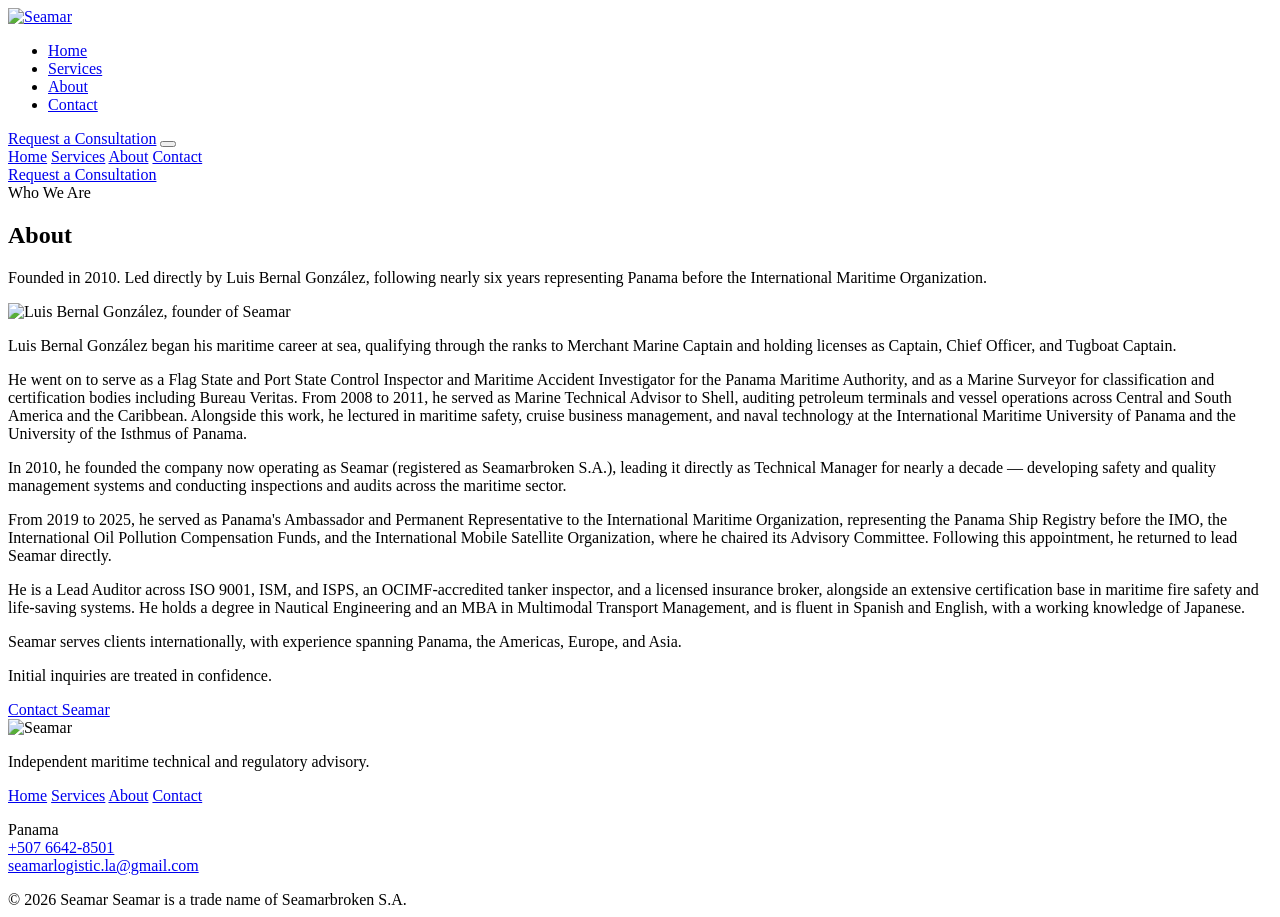
==== about.html @ 30e6612d "Add files via upload" ====
<!DOCTYPE html>
<html lang="en">
<head>
<meta charset="UTF-8">
<meta name="viewport" content="width=device-width, initial-scale=1.0">
<title>About — Seamar Maritime Advisory</title>
<meta name="description" content="About Luis Bernal González — Seamar. Merchant Marine Captain, flag-state accident investigator, and Panama's former Permanent Representative to the IMO.">
<link rel="icon" href="assets/favicon.png">
<link rel="preconnect" href="https://fonts.googleapis.com">
<link rel="preconnect" href="https://fonts.gstatic.com" crossorigin>
<link href="https://fonts.googleapis.com/css2?family=Inter:wght@500;600;700&family=Lora:ital,wght@0,400;0,500;1,400&display=swap" rel="stylesheet">
<link rel="stylesheet" href="css/style.css">
</head>
<body>

<header class="site-header">
  <div class="container site-header__inner">
    <a href="index.html" class="brand" aria-label="Seamar — Home">
      <img src="assets/logo-navy.png" alt="Seamar">
    </a>
    <nav class="nav" aria-label="Primary">
      <ul class="nav__links">
        <li><a href="index.html" data-nav="index.html">Home</a></li>
        <li><a href="services.html" data-nav="services.html">Services</a></li>
        <li><a href="about.html" data-nav="about.html" aria-current="page">About</a></li>
        <li><a href="contact.html" data-nav="contact.html">Contact</a></li>
      </ul>
      <a href="contact.html" class="nav__cta">Request a Consultation</a>
      <button class="nav__toggle" aria-label="Toggle menu" aria-expanded="false">
        <span></span>
      </button>
    </nav>
  </div>
  <div class="nav-drawer">
    <div class="nav-drawer__links">
      <a href="index.html" data-nav="index.html">Home</a>
      <a href="services.html" data-nav="services.html">Services</a>
      <a href="about.html" data-nav="about.html">About</a>
      <a href="contact.html" data-nav="contact.html">Contact</a>
    </div>
    <a href="contact.html" class="btn btn-dark">Request a Consultation</a>
  </div>
</header>

<main>

  <!-- Page hero -->
  <section class="page-hero">
    <div class="container">
      <span class="kicker">Who We Are</span>
      <h1>About</h1>
      <p>Founded in 2010. Led directly by Luis Bernal González, following nearly six years representing Panama before the International Maritime Organization.</p>
    </div>
  </section>

  <!-- Bio -->
  <section class="section section--off">
    <div class="container about-layout">
      <div class="about-portrait reveal">
        <img src="assets/luis-portrait.jpg" alt="Luis Bernal González, founder of Seamar">
      </div>
      <div class="about-copy reveal">
        <p>Luis Bernal González began his maritime career at sea, qualifying through the ranks to Merchant Marine Captain and holding licenses as Captain, Chief Officer, and Tugboat Captain.</p>
        <p>He went on to serve as a Flag State and Port State Control Inspector and Maritime Accident Investigator for the Panama Maritime Authority, and as a Marine Surveyor for classification and certification bodies including Bureau Veritas. From 2008 to 2011, he served as Marine Technical Advisor to Shell, auditing petroleum terminals and vessel operations across Central and South America and the Caribbean. Alongside this work, he lectured in maritime safety, cruise business management, and naval technology at the International Maritime University of Panama and the University of the Isthmus of Panama.</p>
        <p>In 2010, he founded the company now operating as Seamar (registered as Seamarbroken S.A.), leading it directly as Technical Manager for nearly a decade — developing safety and quality management systems and conducting inspections and audits across the maritime sector.</p>
        <p>From 2019 to 2025, he served as Panama's Ambassador and Permanent Representative to the International Maritime Organization, representing the Panama Ship Registry before the IMO, the International Oil Pollution Compensation Funds, and the International Mobile Satellite Organization, where he chaired its Advisory Committee. Following this appointment, he returned to lead Seamar directly.</p>
        <p>He is a Lead Auditor across ISO 9001, ISM, and ISPS, an OCIMF-accredited tanker inspector, and a licensed insurance broker, alongside an extensive certification base in maritime fire safety and life-saving systems. He holds a degree in Nautical Engineering and an MBA in Multimodal Transport Management, and is fluent in Spanish and English, with a working knowledge of Japanese.</p>
      </div>
    </div>
  </section>

  <!-- Closing CTA -->
  <section class="section section--ink">
    <div class="container closing reveal">
      <p>Seamar serves clients internationally, with experience spanning Panama, the Americas, Europe, and Asia.</p>
      <p>Initial inquiries are treated in confidence.</p>
      <a href="contact.html" class="btn btn-gold">Contact Seamar</a>
    </div>
  </section>

</main>

<footer class="site-footer">
  <div class="container">
    <div class="site-footer__top">
      <div class="site-footer__brand">
        <img src="assets/logo-badge.png" alt="Seamar" style="height:64px;width:auto;">
        <p>Independent maritime technical and regulatory advisory.</p>
      </div>
      <nav class="site-footer__nav" aria-label="Footer">
        <a href="index.html">Home</a>
        <a href="services.html">Services</a>
        <a href="about.html">About</a>
        <a href="contact.html">Contact</a>
      </nav>
      <div class="site-footer__contact">
        <p>Panama<br>
        <a href="tel:+5076642-8501">+507 6642-8501</a><br>
        <a href="mailto:seamarlogistic.la@gmail.com">seamarlogistic.la@gmail.com</a></p>
      </div>
    </div>
    <div class="site-footer__bottom">
      <span>© <span id="year"></span> Seamar</span>
      <span>Seamar is a trade name of Seamarbroken S.A.</span>
    </div>
  </div>
</footer>

<script>document.getElementById('year').textContent = new Date().getFullYear();</script>
<script src="js/main.js"></script>
</body>
</html>
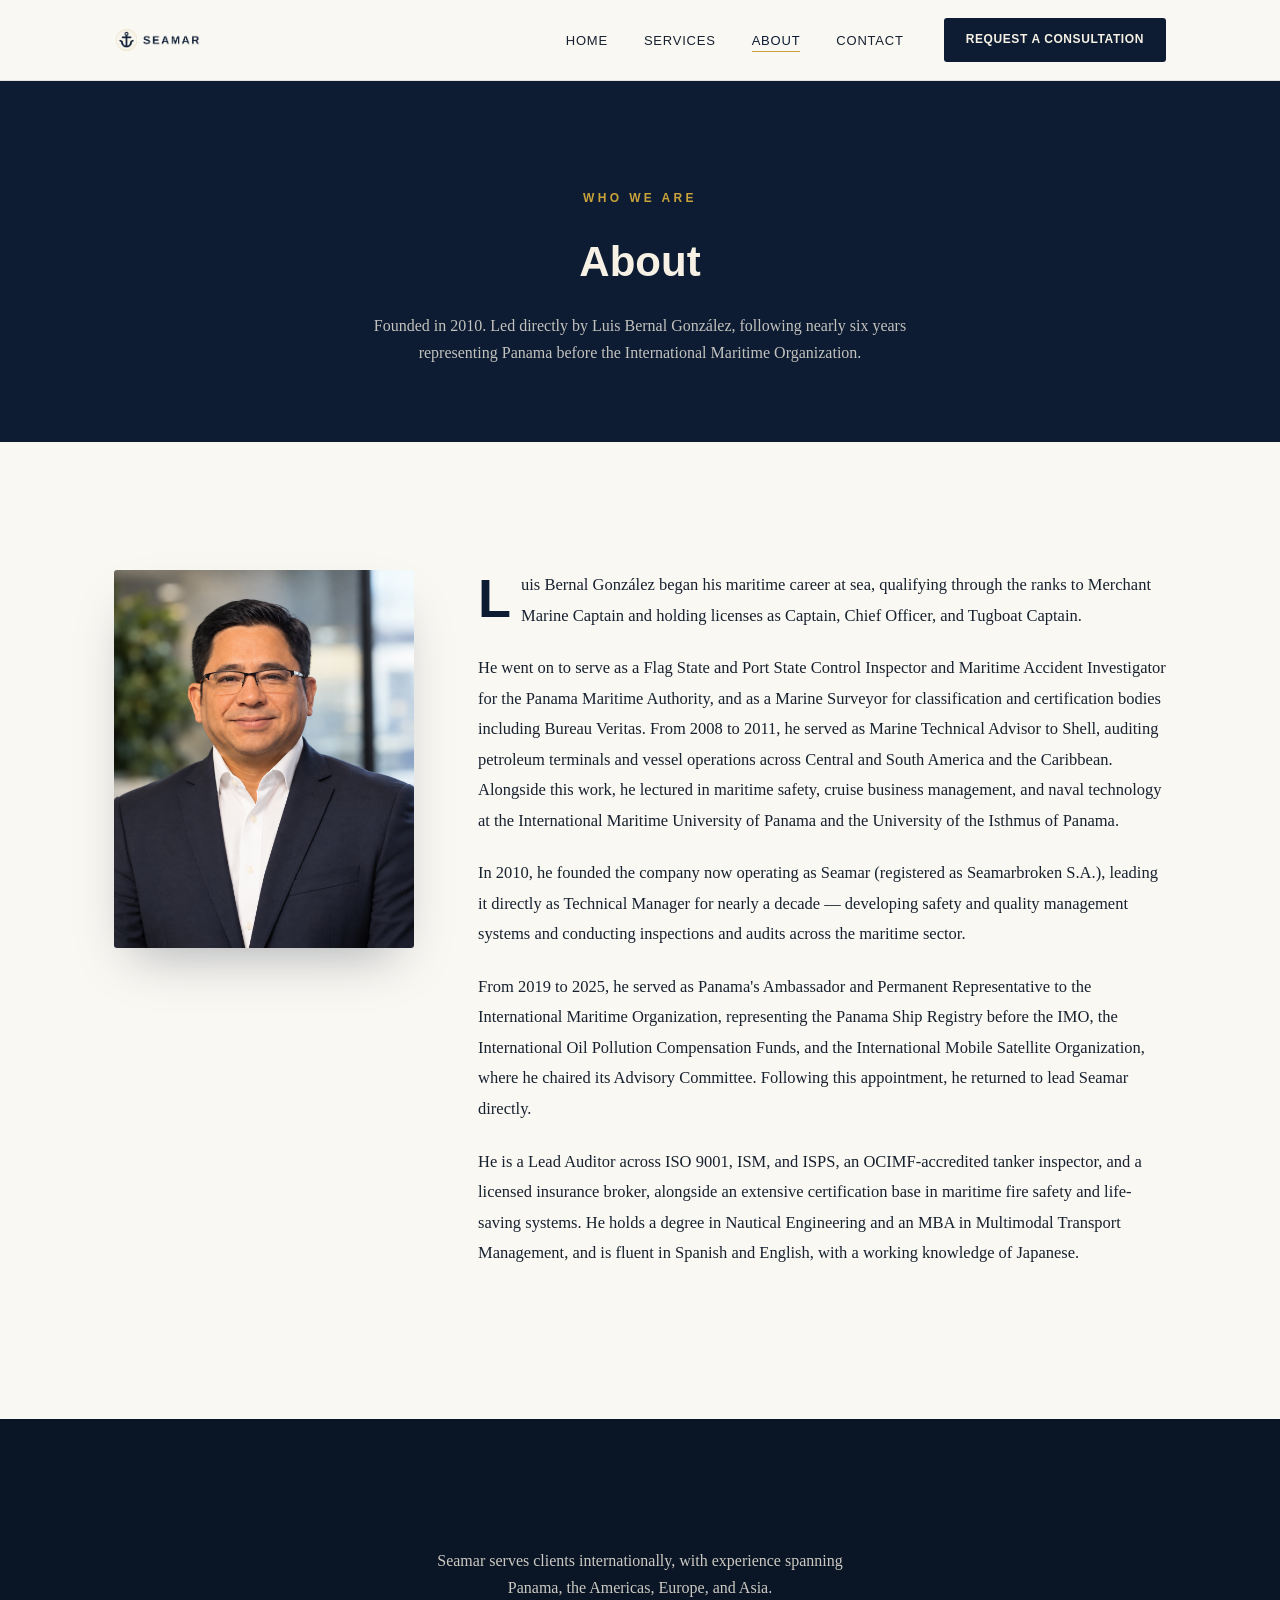
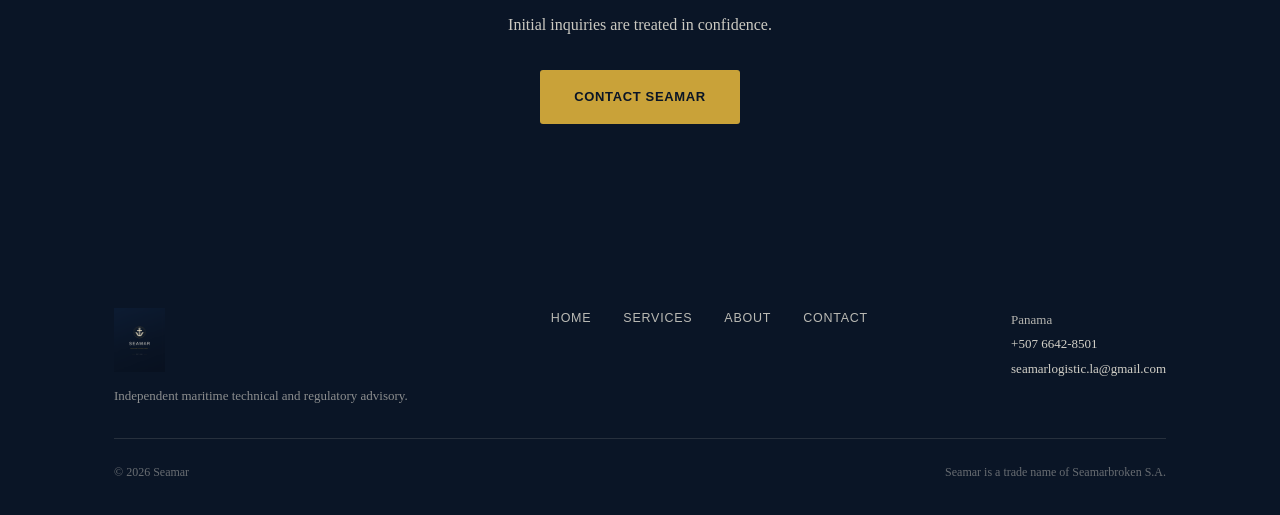
==== commit 39a74397: "Fix site: flatten asset paths, add thank-you page" ====
--- a/about.html
+++ b/about.html
@@ -5,18 +5,18 @@
 <meta name="viewport" content="width=device-width, initial-scale=1.0">
 <title>About — Seamar Maritime Advisory</title>
 <meta name="description" content="About Luis Bernal González — Seamar. Merchant Marine Captain, flag-state accident investigator, and Panama's former Permanent Representative to the IMO.">
-<link rel="icon" href="assets/favicon.png">
+<link rel="icon" href="favicon.png">
 <link rel="preconnect" href="https://fonts.googleapis.com">
 <link rel="preconnect" href="https://fonts.gstatic.com" crossorigin>
 <link href="https://fonts.googleapis.com/css2?family=Inter:wght@500;600;700&family=Lora:ital,wght@0,400;0,500;1,400&display=swap" rel="stylesheet">
-<link rel="stylesheet" href="css/style.css">
+<link rel="stylesheet" href="style.css">
 </head>
 <body>
 
 <header class="site-header">
   <div class="container site-header__inner">
     <a href="index.html" class="brand" aria-label="Seamar — Home">
-      <img src="assets/logo-navy.png" alt="Seamar">
+      <img src="logo-navy.png" alt="Seamar">
     </a>
     <nav class="nav" aria-label="Primary">
       <ul class="nav__links">
@@ -57,7 +57,7 @@
   <section class="section section--off">
     <div class="container about-layout">
       <div class="about-portrait reveal">
-        <img src="assets/luis-portrait.jpg" alt="Luis Bernal González, founder of Seamar">
+        <img src="luis-portrait.jpg" alt="Luis Bernal González, founder of Seamar">
       </div>
       <div class="about-copy reveal">
         <p>Luis Bernal González began his maritime career at sea, qualifying through the ranks to Merchant Marine Captain and holding licenses as Captain, Chief Officer, and Tugboat Captain.</p>
@@ -84,7 +84,7 @@
   <div class="container">
     <div class="site-footer__top">
       <div class="site-footer__brand">
-        <img src="assets/logo-badge.png" alt="Seamar" style="height:64px;width:auto;">
+        <img src="logo-badge.png" alt="Seamar" style="height:64px;width:auto;">
         <p>Independent maritime technical and regulatory advisory.</p>
       </div>
       <nav class="site-footer__nav" aria-label="Footer">
@@ -107,6 +107,6 @@
 </footer>
 
 <script>document.getElementById('year').textContent = new Date().getFullYear();</script>
-<script src="js/main.js"></script>
+<script src="main.js"></script>
 </body>
 </html>
--- a/style.css
+++ b/style.css
@@ -0,0 +1,616 @@
+/* =========================================================
+   Seamar — Design System
+   Independent Maritime Advisory — Luis Bernal González
+   ========================================================= */
+
+/* ---------- Design tokens ---------- */
+:root {
+  /* Brand palette */
+  --ink-navy: #0a1526;
+  --deep-navy: #0d1c33;
+  --deep-navy-2: #10233f;
+  --brass: #c9a239;
+  --brass-light: #ddbf6b;
+  --ivory: #f2e6c8;
+  --warm-white: #f6f1e4;
+  --off-white: #faf8f3;
+  --ink: #17212f;
+  --ink-soft: #4a5568;
+  --border-soft: rgba(13, 28, 51, 0.1);
+
+  /* Type */
+  --font-head: 'Inter', -apple-system, BlinkMacSystemFont, 'Segoe UI', sans-serif;
+  --font-body: 'Lora', Georgia, 'Times New Roman', serif;
+
+  /* Rhythm */
+  --gutter: clamp(20px, 5vw, 96px);
+  --section-pad: clamp(64px, 10vw, 128px);
+  --radius: 3px;
+  --max-width: 1180px;
+
+  /* Motion */
+  --ease: cubic-bezier(0.22, 1, 0.36, 1);
+}
+
+/* ---------- Reset ---------- */
+*, *::before, *::after { box-sizing: border-box; }
+html { scroll-behavior: smooth; overflow-x: hidden; }
+body {
+  margin: 0;
+  font-family: var(--font-body);
+  color: var(--ink);
+  background: var(--off-white);
+  -webkit-font-smoothing: antialiased;
+  -moz-osx-font-smoothing: grayscale;
+  line-height: 1.65;
+  overflow-x: hidden; /* the off-canvas mobile nav-drawer sits one viewport-width
+                          to the right (translateX(100%)); this keeps that from
+                          creating reachable horizontal scroll/overflow at any size */
+}
+img { max-width: 100%; display: block; }
+a { color: inherit; text-decoration: none; }
+ul { margin: 0; padding: 0; list-style: none; }
+h1, h2, h3, h4 { font-family: var(--font-head); margin: 0; font-weight: 600; }
+p { margin: 0; }
+button { font-family: inherit; cursor: pointer; }
+
+.container {
+  max-width: var(--max-width);
+  margin: 0 auto;
+  padding-left: var(--gutter);
+  padding-right: var(--gutter);
+}
+
+.visually-hidden {
+  position: absolute; width: 1px; height: 1px;
+  margin: -1px; overflow: hidden; clip: rect(0,0,0,0); white-space: nowrap; border: 0;
+}
+
+/* ---------- Kicker / eyebrow labels ---------- */
+.kicker {
+  font-family: var(--font-head);
+  font-size: 12px;
+  letter-spacing: 0.28em;
+  text-transform: uppercase;
+  color: var(--brass);
+  font-weight: 600;
+  margin: 0 0 18px;
+  display: block;
+}
+
+/* ---------- Header / Nav ---------- */
+.site-header {
+  position: sticky;
+  top: 0;
+  z-index: 100;
+  background: rgba(250, 248, 243, 0.92);
+  backdrop-filter: saturate(160%) blur(10px);
+  border-bottom: 1px solid var(--border-soft);
+}
+.site-header__inner {
+  display: flex;
+  align-items: center;
+  justify-content: space-between;
+  padding-top: 18px;
+  padding-bottom: 18px;
+}
+.brand { display: flex; align-items: center; }
+.brand img { height: 30px; width: auto; }
+
+.nav {
+  display: flex;
+  align-items: center;
+  gap: 40px;
+}
+.nav__links {
+  display: flex;
+  gap: 36px;
+}
+.nav__links a {
+  font-family: var(--font-head);
+  font-size: 13px;
+  font-weight: 500;
+  letter-spacing: 0.06em;
+  text-transform: uppercase;
+  color: var(--ink);
+  position: relative;
+  padding: 4px 0;
+  transition: color 0.2s var(--ease);
+}
+.nav__links a::after {
+  content: '';
+  position: absolute;
+  left: 0; right: 100%;
+  bottom: 0;
+  height: 1px;
+  background: var(--brass);
+  transition: right 0.28s var(--ease);
+}
+.nav__links a:hover { color: var(--deep-navy); }
+.nav__links a:hover::after,
+.nav__links a[aria-current="page"]::after { right: 0; }
+.nav__links a[aria-current="page"] { color: var(--deep-navy); }
+
+.nav__cta {
+  font-family: var(--font-head);
+  font-size: 12px;
+  font-weight: 600;
+  letter-spacing: 0.05em;
+  text-transform: uppercase;
+  color: var(--warm-white);
+  background: var(--deep-navy);
+  padding: 12px 22px;
+  border-radius: var(--radius);
+  transition: background 0.2s var(--ease);
+  white-space: nowrap;
+}
+.nav__cta:hover { background: var(--ink-navy); }
+
+.nav__toggle {
+  display: none;
+  background: none;
+  border: none;
+  padding: 8px;
+  width: 40px; height: 40px;
+  position: relative;
+}
+.nav__toggle span,
+.nav__toggle span::before,
+.nav__toggle span::after {
+  content: '';
+  position: absolute;
+  left: 8px; right: 8px;
+  height: 2px;
+  background: var(--deep-navy);
+  transition: transform 0.25s var(--ease), opacity 0.2s var(--ease), top 0.25s var(--ease);
+}
+.nav__toggle span { top: 19px; }
+.nav__toggle span::before { top: -7px; }
+.nav__toggle span::after { top: 7px; }
+.nav__toggle[aria-expanded="true"] span { background: transparent; }
+.nav__toggle[aria-expanded="true"] span::before { top: 0; transform: rotate(45deg); }
+.nav__toggle[aria-expanded="true"] span::after { top: 0; transform: rotate(-45deg); }
+
+/* Mobile nav drawer — always kept off-canvas; only reachable via .nav__toggle,
+   which itself only shows below the 720px breakpoint. Positioned here (not
+   inside the media query) so it can never render inline in the page flow
+   at any viewport width. */
+.nav-drawer {
+  position: fixed;
+  inset: 0;
+  top: 66px;
+  background: var(--off-white);
+  transform: translateX(100%);
+  transition: transform 0.32s var(--ease);
+  z-index: 90;
+  padding: 32px var(--gutter);
+  overflow-y: auto;
+}
+.nav-drawer.is-open { transform: translateX(0); }
+
+/* ---------- Buttons ---------- */
+.btn {
+  display: inline-block;
+  font-family: var(--font-head);
+  font-weight: 600;
+  font-size: 13px;
+  letter-spacing: 0.05em;
+  text-transform: uppercase;
+  padding: 16px 34px;
+  border-radius: var(--radius);
+  transition: transform 0.2s var(--ease), background 0.2s var(--ease), border-color 0.2s var(--ease), color 0.2s var(--ease);
+}
+.btn-gold {
+  background: var(--brass);
+  color: var(--ink-navy);
+}
+.btn-gold:hover { background: var(--brass-light); transform: translateY(-1px); }
+.btn-outline {
+  background: transparent;
+  color: var(--warm-white);
+  border: 1px solid rgba(246, 241, 228, 0.45);
+}
+.btn-outline:hover { border-color: var(--brass); color: var(--brass-light); }
+.btn-dark {
+  background: var(--deep-navy);
+  color: var(--warm-white);
+}
+.btn-dark:hover { background: var(--ink-navy); }
+
+/* ---------- Hero ---------- */
+.hero {
+  position: relative;
+  background:
+    radial-gradient(120% 140% at 50% 0%, var(--deep-navy-2) 0%, var(--ink-navy) 62%, #070d18 100%);
+  color: var(--warm-white);
+  text-align: center;
+  padding: clamp(90px, 14vw, 168px) var(--gutter) clamp(80px, 12vw, 140px);
+  overflow: hidden;
+}
+.hero::before {
+  content: '';
+  position: absolute; inset: 0;
+  background-image:
+    linear-gradient(rgba(201,162,57,0.06) 1px, transparent 1px),
+    linear-gradient(90deg, rgba(201,162,57,0.06) 1px, transparent 1px);
+  background-size: 64px 64px;
+  mask-image: radial-gradient(ellipse at 50% 0%, black 0%, transparent 72%);
+  pointer-events: none;
+}
+.hero__content { position: relative; max-width: 820px; margin: 0 auto; }
+.hero__mark { height: 52px; width: auto; margin: 0 auto 32px; opacity: 0.96; }
+.hero h1 {
+  font-size: clamp(30px, 4.6vw, 52px);
+  line-height: 1.16;
+  letter-spacing: -0.01em;
+  margin-bottom: 24px;
+}
+.hero__sub {
+  font-family: var(--font-body);
+  font-size: clamp(16px, 1.6vw, 18.5px);
+  line-height: 1.7;
+  color: rgba(246, 241, 228, 0.82);
+  max-width: 640px;
+  margin: 0 auto 40px;
+}
+
+/* ---------- Section rhythm ---------- */
+.section { padding: var(--section-pad) 0; }
+.section--navy { background: var(--deep-navy); color: var(--warm-white); }
+.section--ink { background: var(--ink-navy); color: var(--warm-white); }
+.section--off { background: var(--off-white); }
+.section--band {
+  padding: 40px 0;
+  text-align: center;
+  border-top: 1px solid var(--border-soft);
+  border-bottom: 1px solid var(--border-soft);
+}
+.section--band p {
+  font-family: var(--font-head);
+  font-size: 15px;
+  letter-spacing: 0.02em;
+  color: var(--ink-soft);
+}
+.section--band strong { color: var(--ink); font-weight: 600; }
+
+.section__head { max-width: 640px; margin: 0 auto 48px; text-align: center; }
+.section__head h2 {
+  font-size: clamp(24px, 3vw, 32px);
+  line-height: 1.25;
+  color: inherit;
+}
+.section--off .section__head h2,
+.section--off .section__lead { color: var(--deep-navy); }
+.section__lead {
+  font-family: var(--font-body);
+  font-size: 17px;
+  line-height: 1.7;
+  margin-top: 14px;
+  color: var(--ink-soft);
+}
+
+/* ---------- Who we advise ---------- */
+.advise__lead {
+  max-width: 620px;
+  margin: 0 auto 36px;
+  text-align: center;
+  font-size: 17px;
+  color: var(--ink-soft);
+}
+.advise__list {
+  display: flex;
+  flex-wrap: wrap;
+  justify-content: center;
+  gap: 14px 10px;
+  max-width: 880px;
+  margin: 0 auto;
+}
+.advise__list li {
+  font-family: var(--font-head);
+  font-size: 13px;
+  letter-spacing: 0.02em;
+  color: var(--deep-navy);
+  background: #fff;
+  border: 1px solid var(--border-soft);
+  padding: 10px 18px;
+  border-radius: 999px;
+}
+
+/* ---------- Advisory grid ---------- */
+.grid-4 {
+  display: grid;
+  grid-template-columns: repeat(4, 1fr);
+  gap: 1px;
+  background: var(--border-soft);
+  border: 1px solid var(--border-soft);
+}
+.grid-4__card {
+  background: #fff;
+  padding: 34px 28px;
+  transition: background 0.25s var(--ease);
+}
+.grid-4__card:hover { background: var(--off-white); }
+.grid-4__num {
+  font-family: var(--font-head);
+  font-size: 12px;
+  letter-spacing: 0.14em;
+  color: var(--brass);
+  font-weight: 700;
+  margin-bottom: 18px;
+  display: block;
+}
+.grid-4__card h3 {
+  font-size: 16.5px;
+  line-height: 1.35;
+  color: var(--deep-navy);
+  margin-bottom: 12px;
+}
+.grid-4__card p {
+  font-size: 14.5px;
+  line-height: 1.62;
+  color: var(--ink-soft);
+}
+
+/* ---------- Why Seamar ---------- */
+.why {
+  max-width: 760px;
+  margin: 0 auto;
+  text-align: center;
+}
+.why__quote {
+  font-family: var(--font-body);
+  font-style: italic;
+  font-size: clamp(19px, 2.4vw, 24px);
+  line-height: 1.6;
+  color: var(--warm-white);
+}
+.why__points {
+  margin-top: 44px;
+  display: grid;
+  grid-template-columns: 1fr 1fr;
+  gap: 28px;
+  text-align: left;
+}
+.why__points li strong {
+  display: block;
+  font-family: var(--font-head);
+  font-size: 14px;
+  color: var(--brass-light);
+  margin-bottom: 6px;
+  letter-spacing: 0.01em;
+}
+.why__points li p { font-size: 14.5px; color: rgba(246,241,228,0.78); line-height: 1.6; }
+
+/* ---------- Capabilities strip ---------- */
+.capstrip {
+  text-align: center;
+}
+.capstrip p {
+  font-family: var(--font-head);
+  font-size: 12.5px;
+  letter-spacing: 0.05em;
+  color: var(--ink-soft);
+  line-height: 2.4;
+}
+.capstrip .kicker { display: block; margin-bottom: 16px; }
+
+/* ---------- Closing CTA ---------- */
+.closing { text-align: center; max-width: 560px; margin: 0 auto; }
+.closing p { font-size: 16px; line-height: 1.7; color: rgba(246,241,228,0.82); }
+.closing p + p { margin-top: 10px; }
+.closing .btn { margin-top: 32px; }
+
+/* ---------- Footer ---------- */
+.site-footer {
+  background: var(--ink-navy);
+  color: rgba(246,241,228,0.72);
+  padding: 56px 0 32px;
+}
+.site-footer__top {
+  display: flex;
+  justify-content: space-between;
+  align-items: flex-start;
+  flex-wrap: wrap;
+  gap: 32px;
+  padding-bottom: 32px;
+  border-bottom: 1px solid rgba(246,241,228,0.12);
+}
+.site-footer__brand img { height: 26px; margin-bottom: 14px; }
+.site-footer__brand p { font-size: 13px; max-width: 300px; line-height: 1.6; color: rgba(246,241,228,0.55); }
+.site-footer__nav { display: flex; gap: 32px; flex-wrap: wrap; }
+.site-footer__nav a {
+  font-family: var(--font-head);
+  font-size: 12.5px;
+  letter-spacing: 0.06em;
+  text-transform: uppercase;
+  color: rgba(246,241,228,0.75);
+  transition: color 0.2s var(--ease);
+}
+.site-footer__nav a:hover { color: var(--brass-light); }
+.site-footer__contact { font-size: 13px; line-height: 1.9; }
+.site-footer__contact a { color: rgba(246,241,228,0.85); }
+.site-footer__contact a:hover { color: var(--brass-light); }
+.site-footer__bottom {
+  padding-top: 24px;
+  display: flex;
+  justify-content: space-between;
+  flex-wrap: wrap;
+  gap: 10px;
+  font-size: 12px;
+  color: rgba(246,241,228,0.4);
+}
+
+/* ---------- Page hero (interior pages) ---------- */
+.page-hero {
+  background: var(--deep-navy);
+  color: var(--warm-white);
+  padding: clamp(64px, 9vw, 108px) 0 clamp(48px, 7vw, 76px);
+  text-align: center;
+}
+.page-hero h1 { font-size: clamp(28px, 4vw, 42px); }
+.page-hero p {
+  margin-top: 16px;
+  font-family: var(--font-body);
+  color: rgba(246,241,228,0.78);
+  max-width: 560px;
+  margin-left: auto; margin-right: auto;
+  font-size: 16px;
+  line-height: 1.7;
+}
+
+/* ---------- Services page ---------- */
+.service-block {
+  padding: 44px 0;
+  border-bottom: 1px solid var(--border-soft);
+  display: grid;
+  grid-template-columns: 260px 1fr;
+  gap: 40px;
+}
+.service-block:first-of-type { padding-top: 0; }
+.service-block:last-of-type { border-bottom: none; }
+.service-block__label {
+  font-family: var(--font-head);
+  font-size: 12px;
+  letter-spacing: 0.14em;
+  text-transform: uppercase;
+  color: var(--brass);
+  font-weight: 700;
+}
+.service-block h3 {
+  font-size: 21px;
+  color: var(--deep-navy);
+  margin-top: 8px;
+  line-height: 1.3;
+}
+.service-block p {
+  font-size: 15.5px;
+  line-height: 1.75;
+  color: var(--ink-soft);
+  margin-top: 14px;
+}
+
+.caplist {
+  display: grid;
+  grid-template-columns: 1fr 1fr;
+  gap: 20px 40px;
+}
+.caplist li strong {
+  display: block;
+  font-family: var(--font-head);
+  font-size: 14.5px;
+  color: var(--deep-navy);
+  margin-bottom: 6px;
+}
+.caplist li p { font-size: 13.8px; line-height: 1.6; color: var(--ink-soft); }
+
+/* ---------- About page ---------- */
+.about-layout {
+  display: grid;
+  grid-template-columns: 300px 1fr;
+  gap: 64px;
+  align-items: start;
+}
+.about-portrait { position: sticky; top: 110px; }
+.about-portrait img {
+  border-radius: var(--radius);
+  box-shadow: 0 24px 50px -20px rgba(13,28,51,0.35);
+}
+.about-copy p {
+  font-size: 16.5px;
+  line-height: 1.85;
+  color: var(--ink);
+  margin-bottom: 22px;
+}
+.about-copy p:first-of-type::first-letter {
+  font-family: var(--font-head);
+  font-size: 54px;
+  font-weight: 600;
+  float: left;
+  line-height: 0.85;
+  padding: 6px 10px 0 0;
+  color: var(--deep-navy);
+}
+
+/* ---------- Contact page ---------- */
+.contact-layout {
+  display: grid;
+  grid-template-columns: 0.9fr 1.1fr;
+  gap: 64px;
+}
+.contact-info p { font-size: 15.5px; line-height: 1.8; color: var(--ink-soft); }
+.contact-info p + p { margin-top: 16px; }
+.contact-info a { color: var(--deep-navy); font-weight: 600; border-bottom: 1px solid var(--brass); }
+.contact-note {
+  margin-top: 32px;
+  padding: 18px 20px;
+  background: #fff;
+  border-left: 3px solid var(--brass);
+  font-size: 13.5px;
+  color: var(--ink-soft);
+  line-height: 1.6;
+}
+
+.form { display: grid; gap: 20px; }
+.form-row { display: grid; gap: 8px; }
+.form-row label {
+  font-family: var(--font-head);
+  font-size: 12px;
+  letter-spacing: 0.07em;
+  text-transform: uppercase;
+  color: var(--ink-soft);
+}
+.form-row input,
+.form-row textarea {
+  font-family: var(--font-body);
+  font-size: 15px;
+  padding: 13px 16px;
+  border: 1px solid var(--border-soft);
+  border-radius: var(--radius);
+  background: #fff;
+  color: var(--ink);
+  resize: vertical;
+}
+.form-row input:focus,
+.form-row textarea:focus {
+  outline: none;
+  border-color: var(--brass);
+  box-shadow: 0 0 0 3px rgba(201,162,57,0.15);
+}
+.form-note { font-size: 12.5px; color: var(--ink-soft); margin-top: -4px; }
+
+/* ---------- Reveal-on-scroll ---------- */
+.reveal { opacity: 0; transform: translateY(18px); transition: opacity 0.7s var(--ease), transform 0.7s var(--ease); }
+.reveal.is-visible { opacity: 1; transform: none; }
+
+/* ---------- Responsive ---------- */
+@media (max-width: 900px) {
+  .grid-4 { grid-template-columns: 1fr 1fr; }
+  .why__points { grid-template-columns: 1fr; }
+  .about-layout { grid-template-columns: 1fr; }
+  .about-portrait { position: static; max-width: 280px; margin: 0 auto; }
+  .contact-layout { grid-template-columns: 1fr; }
+  .service-block { grid-template-columns: 1fr; gap: 10px; }
+}
+
+@media (max-width: 720px) {
+  .nav__links, .nav__cta { display: none; }
+  .nav__toggle { display: block; }
+  .nav { gap: 0; }
+
+  .nav-drawer__links { display: grid; gap: 4px; }
+  .nav-drawer__links a {
+    font-family: var(--font-head);
+    font-size: 20px;
+    font-weight: 600;
+    color: var(--deep-navy);
+    padding: 16px 0;
+    border-bottom: 1px solid var(--border-soft);
+  }
+  .nav-drawer .btn { margin-top: 28px; width: 100%; text-align: center; }
+
+  .grid-4 { grid-template-columns: 1fr; }
+  .advise__list { gap: 10px 8px; }
+  .caplist { grid-template-columns: 1fr; }
+  .site-footer__top { flex-direction: column; }
+  .site-footer__bottom { flex-direction: column; }
+}
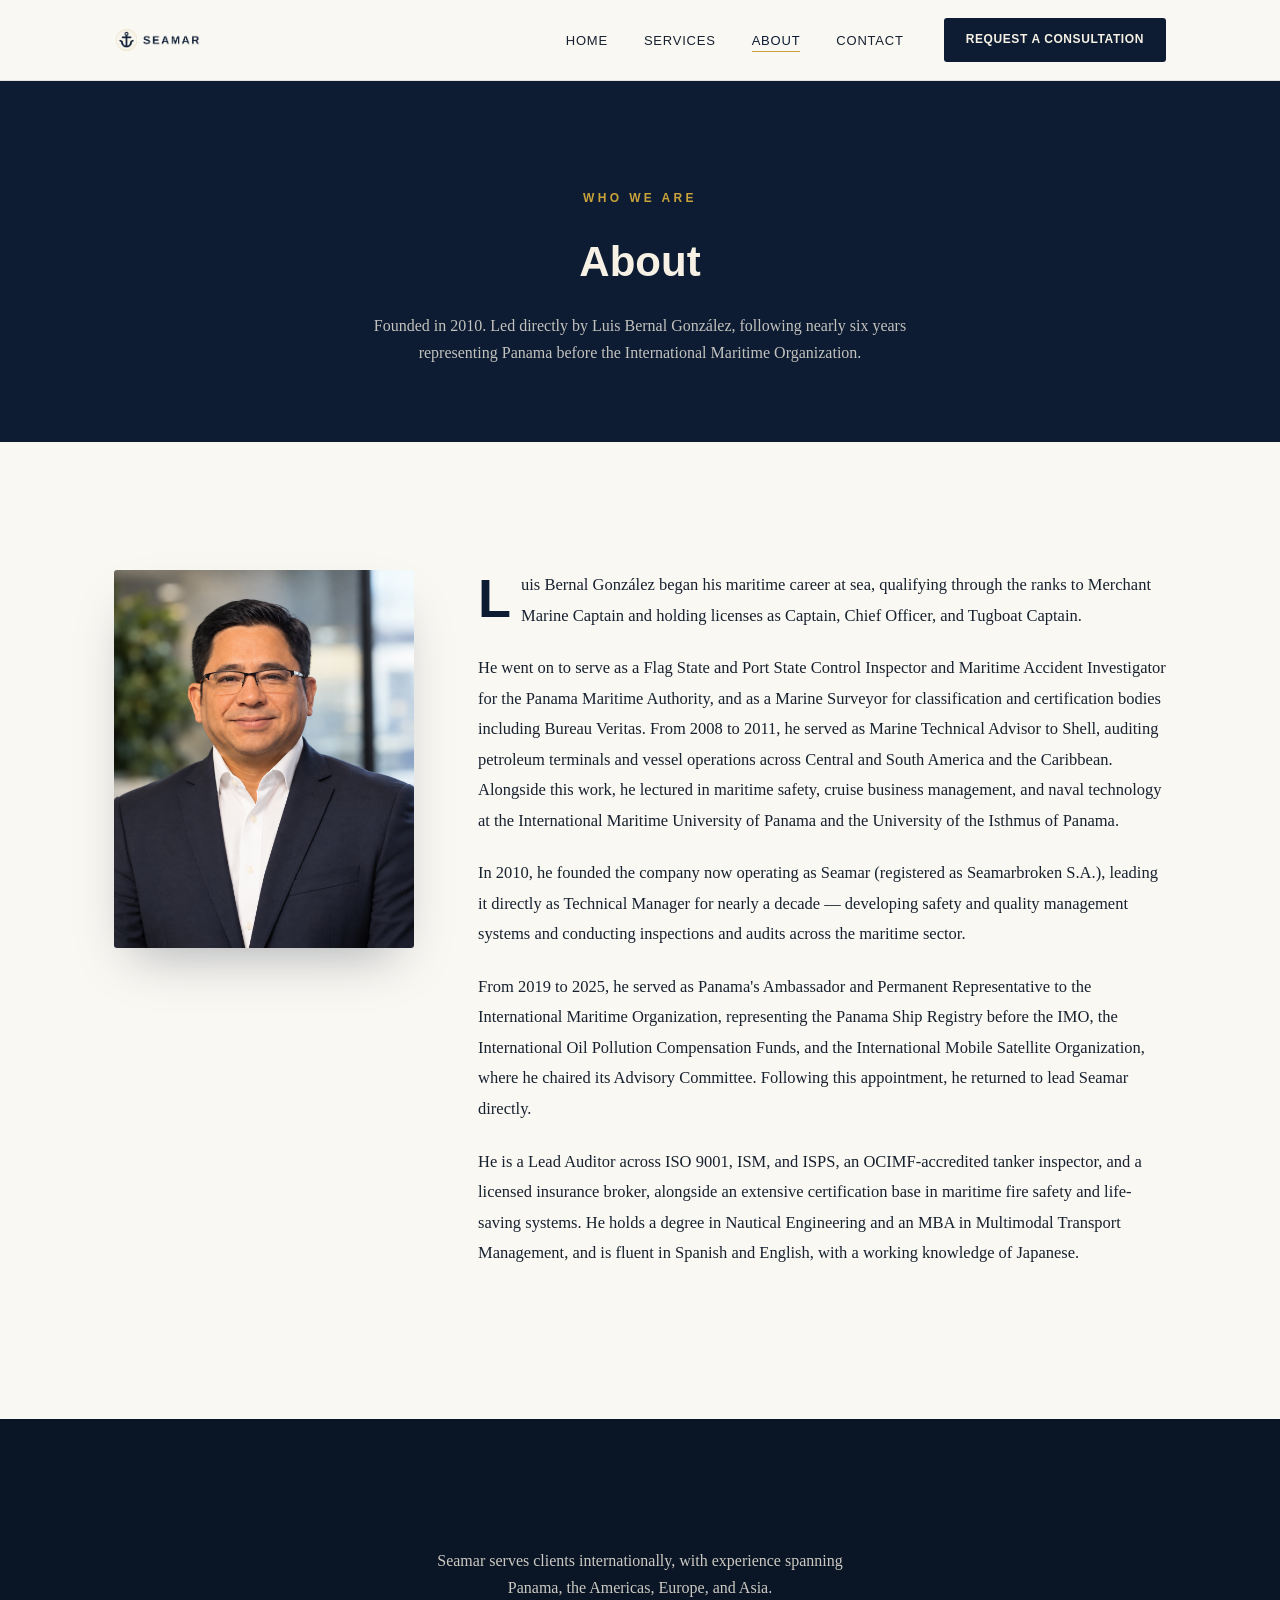
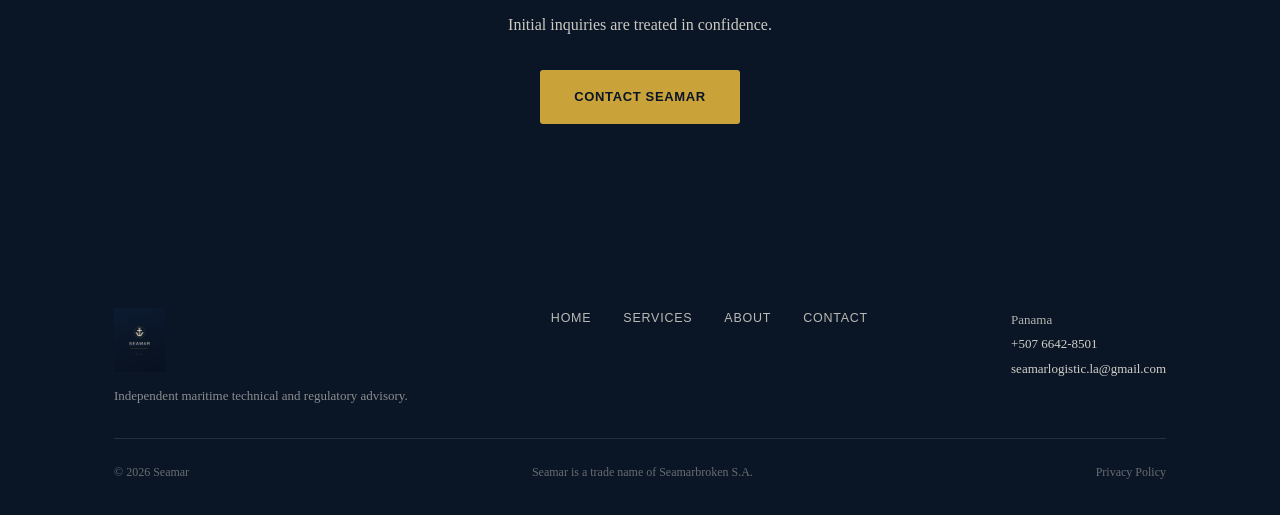
==== commit 47c02a1d: "Add SEO/social meta tags and privacy policy page Open Graph/Twitter card tags on index, about, servi" ====
--- a/about.html
+++ b/about.html
@@ -5,6 +5,16 @@
 <meta name="viewport" content="width=device-width, initial-scale=1.0">
 <title>About — Seamar Maritime Advisory</title>
 <meta name="description" content="About Luis Bernal González — Seamar. Merchant Marine Captain, flag-state accident investigator, and Panama's former Permanent Representative to the IMO.">
+<meta property="og:type" content="website">
+<meta property="og:site_name" content="Seamar">
+<meta property="og:title" content="About — Seamar Maritime Advisory">
+<meta property="og:description" content="About Luis Bernal González — Seamar. Merchant Marine Captain, flag-state accident investigator, and Panama's former Permanent Representative to the IMO.">
+<meta property="og:url" content="https://website.seamarlogistic-la.workers.dev/about.html">
+<meta property="og:image" content="https://website.seamarlogistic-la.workers.dev/logo-navy.png">
+<meta name="twitter:card" content="summary_large_image">
+<meta name="twitter:title" content="About — Seamar Maritime Advisory">
+<meta name="twitter:description" content="About Luis Bernal González — Seamar. Merchant Marine Captain, flag-state accident investigator, and Panama's former Permanent Representative to the IMO.">
+<meta name="twitter:image" content="https://website.seamarlogistic-la.workers.dev/logo-navy.png">
 <link rel="icon" href="favicon.png">
 <link rel="preconnect" href="https://fonts.googleapis.com">
 <link rel="preconnect" href="https://fonts.gstatic.com" crossorigin>
@@ -102,6 +112,7 @@
     <div class="site-footer__bottom">
       <span>© <span id="year"></span> Seamar</span>
       <span>Seamar is a trade name of Seamarbroken S.A.</span>
+      <span><a href="privacy-policy.html">Privacy Policy</a></span>
     </div>
   </div>
 </footer>
